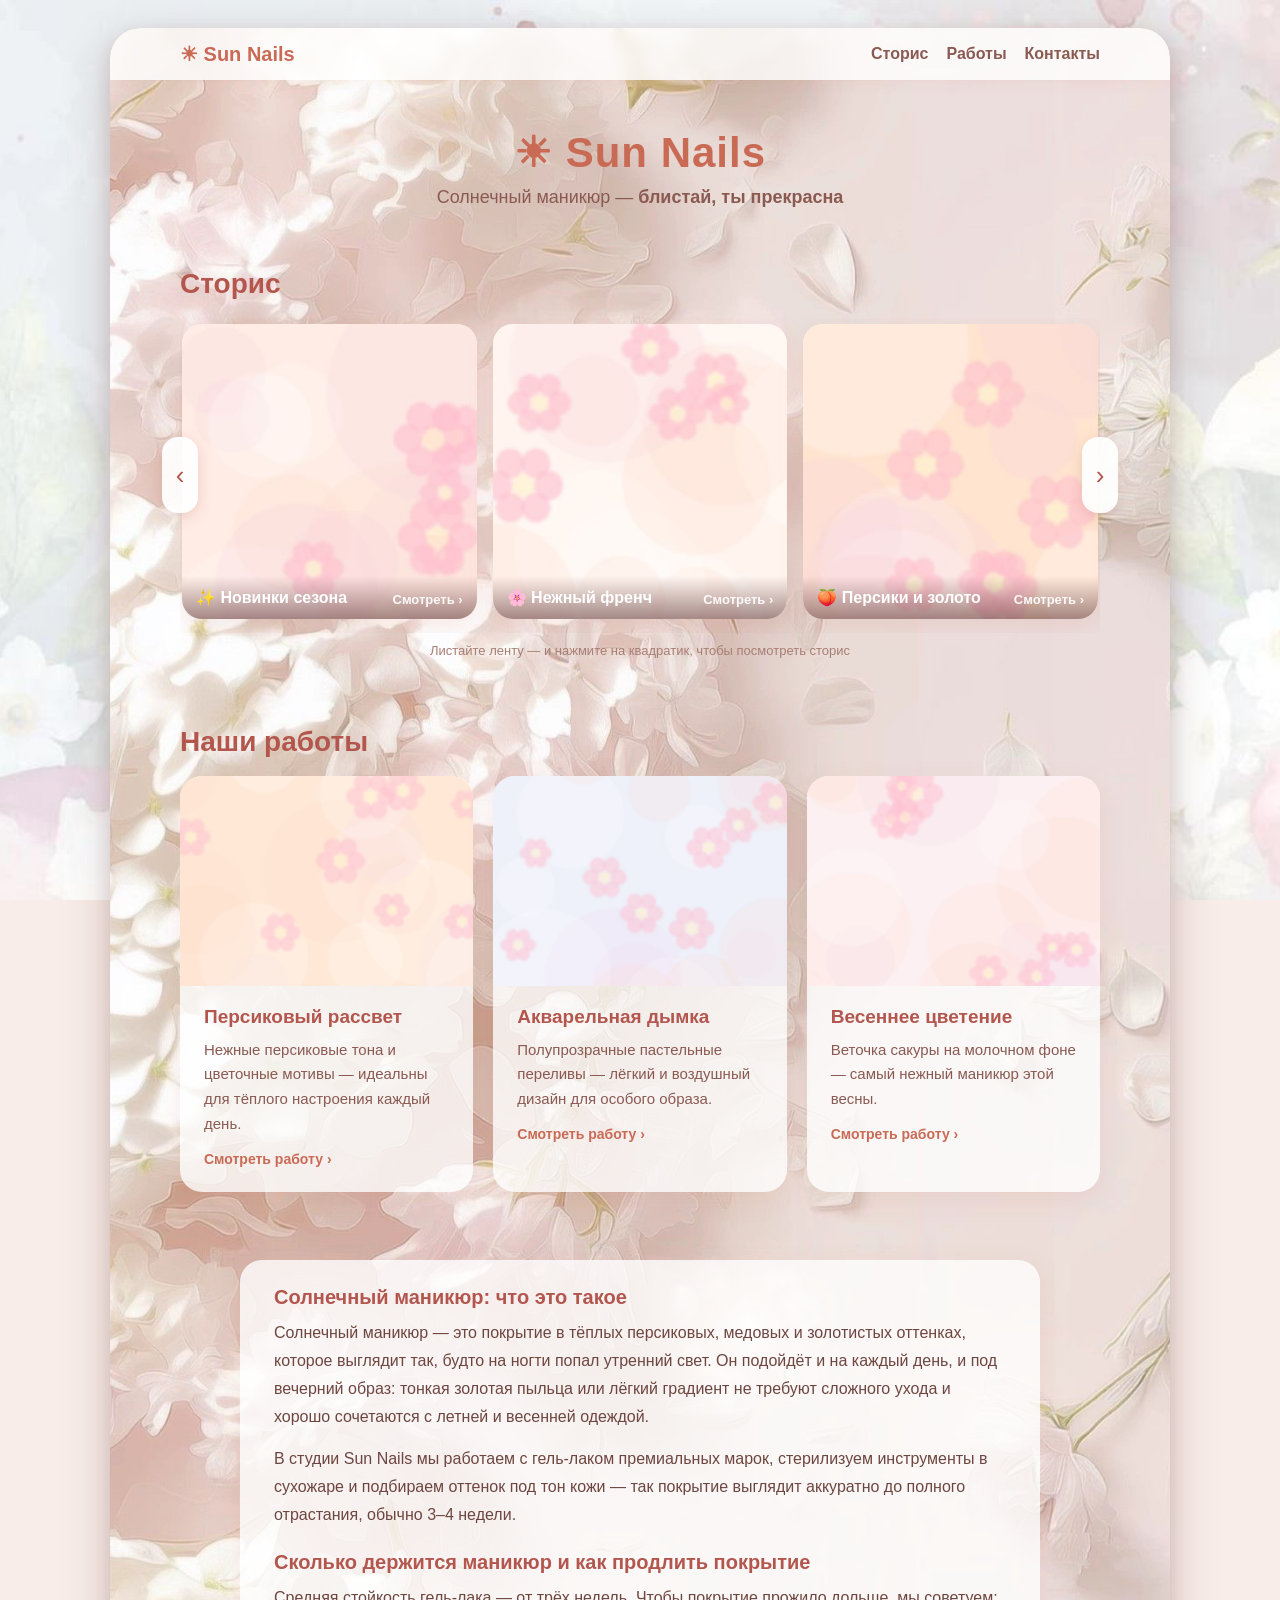
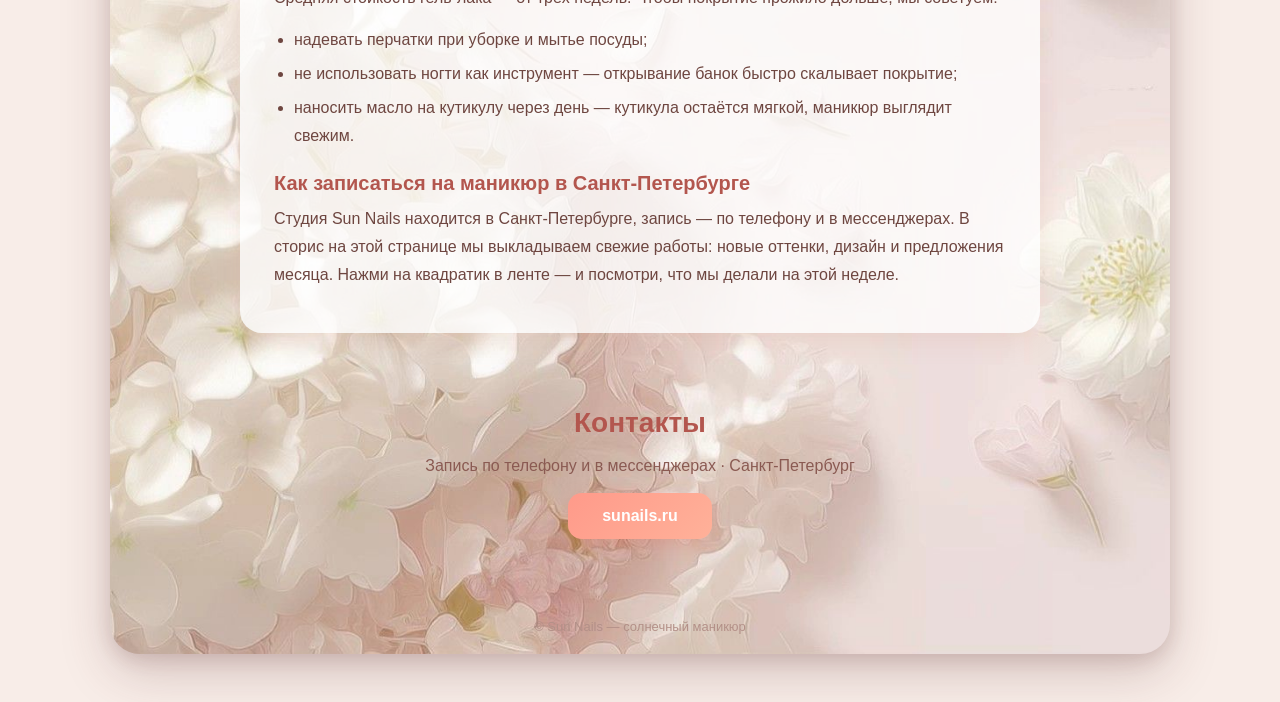
==== index2.html @ 7078f517 "Create index2.html" ====
<!DOCTYPE html>
<html lang="ru">
<head>
<meta charset="UTF-8">
<meta name="viewport" content="width=device-width, initial-scale=1, maximum-scale=1, user-scalable=no">
<meta name="description" content="Солнечный маникюр в Санкт-Петербурге — Sun Nails. Нежный френч, персиковые оттенки, уход за ногтями. Запись по телефону и в мессенджерах.">
<title>Sun Nails — Солнечный маникюр в Санкт-Петербурге</title>
<style>
*{margin:0;padding:0;box-sizing:border-box;-webkit-tap-highlight-color:transparent}
html{scroll-behavior:smooth}
body{font-family:'Segoe UI',Verdana,sans-serif;color:#5a3a38;background:#f8ede8 url(images/shitflora.jpg) center/cover fixed no-repeat;min-height:100vh;overflow-x:hidden}
body.lock{overflow:hidden}
.wrap{max-width:960px;margin:0 auto;padding:0 20px}
.nav{background:rgba(255,255,255,.8);backdrop-filter:blur(6px);box-shadow:0 2px 14px rgba(214,140,120,.12);position:sticky;top:0;z-index:20;border-radius:30px 30px 0 0}
.nav-in{display:flex;justify-content:space-between;align-items:center;padding:14px 20px}
.logo{font-weight:800;font-size:20px;color:#c96a55}
.links a{margin-left:18px;text-decoration:none;color:#8a5a52;font-weight:600}
.links a:hover{color:#c96a55}
.hero{text-align:center;padding:48px 0 26px}
.hero h1{font-size:42px;color:#c96a55;letter-spacing:1px}
.tag{margin-top:10px;font-size:18px;color:#8a5a52}
.sec{padding:34px 0}
.sec h2{font-size:28px;color:#b3564e;margin-bottom:18px}
.hint{margin-top:10px;font-size:13px;color:#a97e74;text-align:center}
.stories-wrap{position:relative}
.strack{display:flex;gap:16px;overflow-x:auto;scrollbar-width:none;cursor:grab;touch-action:pan-y;padding:6px 2px 14px;user-select:none}
.strack::-webkit-scrollbar{display:none}
.strack.dragging{cursor:grabbing}
.story-tile{flex:0 0 calc((100% - 32px)/3);aspect-ratio:1/1;border-radius:20px;overflow:hidden;position:relative;box-shadow:0 8px 24px rgba(214,140,120,.18);cursor:pointer;background:rgba(255,255,255,.55)}
.story-tile img{position:absolute;inset:0;width:100%;height:100%;object-fit:cover;transition:transform .45s}
.story-tile:hover img{transform:scale(1.06)}
.tile-info{position:absolute;left:0;right:0;bottom:0;padding:12px 14px;background:linear-gradient(transparent,rgba(90,50,50,.55));color:#fff;font-weight:600;display:flex;justify-content:space-between;align-items:flex-end;gap:8px}
.tile-info i{font-style:normal;font-size:13px;opacity:.92;white-space:nowrap}
/* Стрелки ленты: вытянутые узкие */
.arr{position:absolute;top:50%;transform:translateY(-50%);width:36px;height:76px;border-radius:16px;border:none;background:rgba(255,255,255,.92);color:#b3564e;font-size:26px;line-height:1;cursor:pointer;box-shadow:0 4px 14px rgba(180,110,90,.25);z-index:5}
#sPrev{left:-18px}
#sNext{right:-18px}
.arr:hover{background:#fff}
.arr:active{background:#ffe9e0}
.works{display:grid;grid-template-columns:repeat(3,minmax(0,1fr));gap:20px}
.wcard{background:rgba(255,255,255,.78);border-radius:22px;overflow:hidden;box-shadow:0 8px 24px rgba(214,140,120,.16);cursor:pointer;transition:transform .3s,box-shadow .3s}
.wcard:hover{transform:translateY(-6px);box-shadow:0 14px 32px rgba(214,140,120,.26)}
.wimg{height:210px;background-size:cover;background-position:center;transition:transform .45s}
.wcard:hover .wimg{transform:scale(1.05)}
.wbody{padding:20px 24px 24px}
.wbody h3{color:#b3564e;margin-bottom:10px;font-size:19px}
.wbody p{font-size:15px;color:#8a5a52;line-height:1.65}
.wlink{display:inline-block;margin-top:14px;color:#c96a55;font-weight:700;font-size:14px}
/* Текстовая зона под статьями: широкие поля от краёв */
.article{max-width:800px;margin:0 auto;padding:26px 34px 30px;background:rgba(255,255,255,.78);border-radius:22px;box-shadow:0 8px 24px rgba(214,140,120,.16)}
.article h3{color:#b3564e;font-size:20px;margin:22px 0 10px}
.article h3:first-of-type{margin-top:0}
.article p{font-size:16px;color:#6e4640;line-height:1.75;margin-bottom:14px}
.article ul{margin:0 0 14px 20px;color:#6e4640;font-size:16px;line-height:1.75}
.article li{margin-bottom:6px}
.ovl{position:fixed;inset:0;display:none;z-index:50}
.ovl.open{display:block}
.ovl-bg{position:absolute;inset:0;background:rgba(40,15,15,.55);opacity:0;transition:opacity .35s}
.ovl.show .ovl-bg{opacity:1}
.viewer{position:absolute;left:50%;top:50%;transform:translate(-50%,-50%) scale(.7);width:min(420px,92vw);height:min(88vh,760px);border-radius:26px;overflow:hidden;background:#fff;opacity:0;transition:transform .38s cubic-bezier(.22,1,.36,1),opacity .3s}
.ovl.show .viewer{transform:translate(-50%,-50%) scale(1);opacity:1}
/* Кадры сторис: transform-слайдер, свайп мышью и пальцем */
.slides{position:absolute;inset:0;overflow:hidden;cursor:grab;touch-action:none;user-select:none;-webkit-user-select:none}
.slides.grabbing{cursor:grabbing}
.sf{display:flex;height:100%;will-change:transform}
.slide{position:relative;flex:0 0 100%;height:100%;overflow:hidden;background:#fff}
.slide img{position:absolute;inset:0;width:100%;height:100%;object-fit:cover;pointer-events:none;-webkit-user-drag:none;user-select:none;will-change:transform}
.prog{position:absolute;top:10px;left:10px;right:10px;display:flex;gap:5px;z-index:3}
.seg{flex:1;height:3px;background:rgba(255,255,255,.45);border-radius:3px;overflow:hidden}
.seg b{display:block;height:100%;width:0;background:#fff;transition:width .2s}
.seg.done b{width:100%}
.cap{position:absolute;bottom:74px;left:16px;right:16px;z-index:3;color:#fff;font-weight:700;font-size:18px;text-shadow:0 1px 8px rgba(90,40,40,.55);pointer-events:none}
.cta{position:absolute;bottom:16px;left:16px;right:16px;z-index:4;background:linear-gradient(135deg,#ff9a8a,#ffb199);color:#fff;text-align:center;padding:13px;border-radius:14px;font-weight:700;text-decoration:none;box-shadow:0 6px 18px rgba(220,120,100,.35)}
.xbtn{position:absolute;top:12px;right:12px;z-index:6;width:38px;height:38px;border-radius:50%;border:none;background:rgba(255,255,255,.85);color:#7a4a44;font-size:16px;cursor:pointer}
/* Значок «на весь экран» — правый нижний угол окна сторис */
.expBtn{position:absolute;bottom:84px;right:16px;z-index:5;width:44px;height:44px;border-radius:50%;border:none;background:rgba(255,255,255,.92);color:#b3564e;cursor:pointer;box-shadow:0 3px 10px rgba(180,110,90,.35);display:flex;align-items:center;justify-content:center;padding:0}
.expBtn svg{width:20px;height:20px}
.expBtn:hover{background:#fff}
/* Полноэкранный просмотр */
.fs{position:fixed;inset:0;z-index:100;display:none;background:rgba(22,9,9,.94)}
.fs.open{display:flex;align-items:center;justify-content:center}
.fs img{max-width:96vw;max-height:96vh;object-fit:contain;will-change:transform;touch-action:none}
.fs .xbtn{position:absolute;top:12px;right:12px;z-index:2}
.wviewer{position:absolute;left:50%;top:50%;transform:translate(-50%,-50%) scale(.7);width:min(860px,94vw);max-height:90vh;border-radius:26px;overflow:hidden;background:#fff;opacity:0;transition:transform .38s cubic-bezier(.22,1,.36,1),opacity .3s;display:flex;flex-direction:column}
.ovl.show .wviewer{transform:translate(-50%,-50%) scale(1);opacity:1}
.wbig{height:54vh;position:relative;overflow:hidden;background:#eee;flex:none}
.wbig img{position:absolute;inset:0;width:100%;height:100%;object-fit:cover;-webkit-user-drag:none;user-select:none;will-change:transform;pointer-events:none}
/* Значок в фото работ — правый нижний угол фото */
.wbig .expBtn{bottom:12px;right:12px}
.winfo{padding:20px 24px 24px;overflow:auto}
.winfo h3{color:#b3564e;margin-bottom:10px;font-size:22px}
.winfo p{color:#8a5a52;line-height:1.6}
.cta-static{display:block;margin-top:18px;background:linear-gradient(135deg,#ff9a8a,#ffb199);color:#fff;text-align:center;padding:13px;border-radius:14px;font-weight:700;text-decoration:none}
.contacts{text-align:center;padding:40px 0 60px}
.contacts p{margin:10px 0 18px;color:#8a5a52}
.cta.big{position:static;display:inline-block;padding:14px 34px}
footer{padding:20px;text-align:center;font-size:13px;color:#b39088}
.sheet{max-width:1060px;margin:28px auto 48px;background:rgba(255,252,248,.93);border-radius:30px;box-shadow:0 18px 50px rgba(90,40,40,.22),0 6px 18px rgba(90,40,40,.14);overflow:hidden;position:relative}
@media (max-width:760px){
 .wrap{padding:0 12px !important}
 .nav{border-radius:20px 20px 0 0}
 .nav-in{padding:12px !important}
 .links a{margin-left:12px}
 .arr{display:none}
 .story-tile{flex:0 0 100% !important}
 .works{grid-template-columns:1fr !important}
 .wbody{padding:18px 18px 20px}
 .article{padding:20px 16px 24px;border-radius:18px}
 .article p,.article ul{font-size:15px}
 .hero{padding:18px 0 8px}
 .hero h1{font-size:28px}
 .tag{font-size:15px;margin-top:6px}
 .sec{padding:22px 0}
 .sheet{margin:6px 6px 24px !important;border-radius:18px}
 .viewer{width:min(92vw,420px);height:min(86vh,760px);height:min(86dvh,760px);border-radius:24px}
 .wviewer{max-height:88vh;max-height:88dvh}
 .wbig{height:44vh}
}
</style>
</head>
<body>
<div class="sheet" style="background:#fff8f2 url(images/centr.jpg) center/cover no-repeat">
<nav class="nav"><div class="nav-in" style="max-width:960px;margin:0 auto">
<div class="logo">☀ Sun Nails</div>
<div class="links"><a href="#stories">Сторис</a><a href="#works">Работы</a><a href="#contacts">Контакты</a></div>
</div></nav>

<header class="hero"><div class="wrap">
<h1>☀ Sun Nails</h1>
<p class="tag">Солнечный маникюр — <b>блистай, ты прекрасна</b></p>
</div></header>

<section id="stories" class="sec"><div class="wrap">
<h2>Сторис</h2>
<div class="stories-wrap">
<button class="arr" id="sPrev" aria-label="назад">‹</button>
<div class="strack" id="strack">
<div class="story-tile" data-story="0"><img src="images/story-1-novinki.jpg" alt="Новинки сезона"><div class="tile-info"><span>✨ Новинки сезона</span><i>Смотреть ›</i></div></div>
<div class="story-tile" data-story="1"><img src="images/story-2-french.jpg" alt="Нежный френч"><div class="tile-info"><span>🌸 Нежный френч</span><i>Смотреть ›</i></div></div>
<div class="story-tile" data-story="2"><img src="images/story-3-peaches.jpg" alt="Персики и золото"><div class="tile-info"><span>🍑 Персики и золото</span><i>Смотреть ›</i></div></div>
<div class="story-tile" data-story="3"><img src="images/story-4-morning.jpg" alt="Утренний лайт"><div class="tile-info"><span>🌅 Утренний лайт</span><i>Смотреть ›</i></div></div>
<div class="story-tile" data-story="4"><img src="images/story-5-shimmer.jpg" alt="Блеск и шиммер"><div class="tile-info"><span>💎 Блеск и шиммер</span><i>Смотреть ›</i></div></div>
</div>
<button class="arr" id="sNext" aria-label="вперёд">›</button>
</div>
<p class="hint">Листайте ленту — и нажмите на квадратик, чтобы посмотреть сторис</p>
</div></section>

<section id="works" class="sec"><div class="wrap">
<h2>Наши работы</h2>
<div class="works">
<div class="wcard" data-work="0"><div class="wimg" style="background-image:url(images/work-1-peach-dawn.jpg)"></div><div class="wbody"><h3>Персиковый рассвет</h3><p>Нежные персиковые тона и цветочные мотивы — идеальны для тёплого настроения каждый день.</p><span class="wlink">Смотреть работу ›</span></div></div>
<div class="wcard" data-work="1"><div class="wimg" style="background-image:url(images/work-2-aquarelle.jpg)"></div><div class="wbody"><h3>Акварельная дымка</h3><p>Полупрозрачные пастельные переливы — лёгкий и воздушный дизайн для особого образа.</p><span class="wlink">Смотреть работу ›</span></div></div>
<div class="wcard" data-work="2"><div class="wimg" style="background-image:url(images/work-3-sakura.jpg)"></div><div class="wbody"><h3>Весеннее цветение</h3><p>Веточка сакуры на молочном фоне — самый нежный маникюр этой весны.</p><span class="wlink">Смотреть работу ›</span></div></div>
</div>
</div></section>

<!-- Текстовая зона для продвижения: статьи пишутся здесь -->
<section id="journal" class="sec"><div class="wrap">
<div class="article">
<h3>Солнечный маникюр: что это такое</h3>
<p>Солнечный маникюр — это покрытие в тёплых персиковых, медовых и золотистых оттенках, которое выглядит так, будто на ногти попал утренний свет. Он подойдёт и на каждый день, и под вечерний образ: тонкая золотая пыльца или лёгкий градиент не требуют сложного ухода и хорошо сочетаются с летней и весенней одеждой.</p>
<p>В студии Sun Nails мы работаем с гель-лаком премиальных марок, стерилизуем инструменты в сухожаре и подбираем оттенок под тон кожи — так покрытие выглядит аккуратно до полного отрастания, обычно 3–4 недели.</p>

<h3>Сколько держится маникюр и как продлить покрытие</h3>
<p>Средняя стойкость гель-лака — от трёх недель. Чтобы покрытие прожило дольше, мы советуем:</p>
<ul>
<li>надевать перчатки при уборке и мытье посуды;</li>
<li>не использовать ногти как инструмент — открывание банок быстро скалывает покрытие;</li>
<li>наносить масло на кутикулу через день — кутикула остаётся мягкой, маникюр выглядит свежим.</li>
</ul>

<h3>Как записаться на маникюр в Санкт-Петербурге</h3>
<p>Студия Sun Nails находится в Санкт-Петербурге, запись — по телефону и в мессенджерах. В сторис на этой странице мы выкладываем свежие работы: новые оттенки, дизайн и предложения месяца. Нажми на квадратик в ленте — и посмотри, что мы делали на этой неделе.</p>
</div>
</div></section>

<section id="contacts" class="sec contacts"><div class="wrap">
<h2>Контакты</h2>
<p>Запись по телефону и в мессенджерах · Санкт-Петербург</p>
<a class="cta big" href="https://sunails.ru">sunails.ru</a>
</div></section>
<footer>© Sun Nails — солнечный маникюр</footer>
</div>

<div class="ovl" id="storyOvl">
<div class="ovl-bg" data-close="1"></div>
<div class="viewer" id="storyView">
<div class="prog" id="prog"></div>
<button class="xbtn" data-close="1">✕</button>
<div class="slides" id="slides"><div class="sf" id="sf"></div></div>
<button class="expBtn" id="expStory" title="На весь экран"><svg viewBox="0 0 24 24" fill="none" stroke="currentColor" stroke-width="2.4" stroke-linecap="round"><path d="M4 9V4h5M15 4h5v5M20 15v5h-5M9 20H4v-5"/></svg></button>
<div class="cap" id="cap"></div>
<a class="cta" href="#contacts" id="storyCta">Записаться ›</a>
</div>
</div>

<div class="ovl" id="workOvl">
<div class="ovl-bg" data-close="1"></div>
<div class="wviewer">
<button class="xbtn" data-close="1">✕</button>
<div class="wbig" id="wBig">
<img id="wImg" alt="">
<button class="expBtn" id="expWork" title="На весь экран"><svg viewBox="0 0 24 24" fill="none" stroke="currentColor" stroke-width="2.4" stroke-linecap="round"><path d="M4 9V4h5M15 4h5v5M20 15v5h-5M9 20H4v-5"/></svg></button>
</div>
<div class="winfo"><h3 id="wTitle"></h3><p id="wText"></p><a class="cta-static" href="#contacts" id="workCta">Записаться ›</a></div>
</div>
</div>

<div class="fs" id="fsOvl">
<img id="fsImg" alt="">
<button class="xbtn" id="fsClose" title="Закрыть">✕</button>
</div>

<script>
(function(){
"use strict";

/* ============================================================
   НАСТРОЙКА СКОРОСТИ АВТОПРОКРУТКИ ЛЕНЫ СТОРИС (только телефон)
   AUTO_SPEED — пикселей в СЕКУНДУ:
     20–40 — очень медленно, 60 — средне, 120 — быстро
   AUTO_PAUSE_MS — пауза (мс) после касания пальцем
   ============================================================ */
var AUTO_SPEED=30;
var AUTO_PAUSE_MS=2500;
var IS_MOBILE=window.matchMedia('(max-width:760px)');

var STORIES=[
{title:'Новинки сезона',slides:['images/story-1-slide-1.jpg','images/story-1-slide-2.jpg']},
{title:'Нежный френч',slides:['images/story-2-slide-1.jpg','images/story-2-slide-2.jpg']},
{title:'Персики и золото',slides:['images/story-3-slide-1.jpg','images/story-3-slide-2.jpg']},
{title:'Утренний лайт',slides:['images/story-4-slide-1.jpg','images/story-4-slide-2.jpg']},
{title:'Блеск и шиммер',slides:['images/story-5-slide-1.jpg','images/story-5-slide-2.jpg']}
];
var WORKS=[
{title:'Персиковый рассвет',text:'Нежные персиковые тона и цветочные мотивы — идеальны для тёплого настроения каждый день.',img:'images/work-1-peach-dawn.jpg'},
{title:'Акварельная дымка',text:'Полупрозрачные пастельные переливы — лёгкий и воздушный дизайн для особого образа.',img:'images/work-2-aquarelle.jpg'},
{title:'Весеннее цветение',text:'Веточка сакуры на молочном фоне — самый нежный маникюр этой весны.',img:'images/work-3-sakura.jpg'}
];

function setLock(on){document.body.classList.toggle('lock',on);}

/* --- Зум: щипок, перетаскивание, двойной тап --- */
function makeZoom(box,getImg){
 var st={z:1,x:0,y:0,img:null};
 function reset(){
  if(st.img){st.img.style.transition='transform .25s ease-out';st.img.style.transform='';}
  st.z=1;st.x=0;st.y=0;st.img=null;
 }
 function apply(){
  if(st.img){st.img.style.transition='none';st.img.style.transform='translate('+st.x+'px,'+st.y+'px) scale('+st.z+')';}
 }
 function clamp(){
  if(!st.img)return;
  var r=box.getBoundingClientRect();
  var ox=Math.max(0,(r.width*st.z-r.width)/2),oy=Math.max(0,(r.height*st.z-r.height)/2);
  st.x=Math.max(-ox,Math.min(ox,st.x));st.y=Math.max(-oy,Math.min(oy,st.y));
 }
 function panBy(dx,dy){st.x+=dx;st.y+=dy;clamp();apply();}
 function zoomTo(z,px,py){
  st.z=Math.max(1,Math.min(4,z));
  if(st.z<=1.01){reset();return;}
  if(px!=null){
   var r=box.getBoundingClientRect();
   st.x=-(px-r.left-r.width/2)*(st.z-1);
   st.y=-(py-r.top-r.height/2)*(st.z-1);
  }
  clamp();apply();
 }
 function bind(){st.img=getImg()||st.img;}
 return{st:st,reset:reset,apply:apply,clamp:clamp,panBy:panBy,zoomTo:zoomTo,bind:bind};
}
function bindPinch(box,zm){
 var pd=0,pz=1,px0=0,py0=0,ltT=0,ltX=0,ltY=0,panX=0,panY=0;
 box.addEventListener('touchstart',function(e){
  if(e.touches.length===2){
   e.preventDefault();
   var a=e.touches[0],b=e.touches[1];
   pd=Math.hypot(a.clientX-b.clientX,a.clientY-b.clientY)||1;
   pz=zm.st.z;zm.bind();
   var r=box.getBoundingClientRect();
   var cx=(a.clientX+b.clientX)/2,cy=(a.clientY+b.clientY)/2;
   px0=(cx-r.left-r.width/2-zm.st.x)/pz;
   py0=(cy-r.top-r.height/2-zm.st.y)/pz;
   return;
  }
  if(e.touches.length===1&&zm.st.z>1){panX=e.touches[0].clientX;panY=e.touches[0].clientY;}
 },{passive:false});
 box.addEventListener('touchmove',function(e){
  if(e.touches.length===2&&pd){
   e.preventDefault();
   var a=e.touches[0],b=e.touches[1];
   var d=Math.hypot(a.clientX-b.clientX,a.clientY-b.clientY)||1;
   zm.st.z=Math.max(1,Math.min(4,pz*d/pd));
   if(zm.st.z<=1.01){zm.reset();}
   else{
    var r=box.getBoundingClientRect();
    zm.st.x=((a.clientX+b.clientX)/2-r.left-r.width/2)-zm.st.z*px0;
    zm.st.y=((a.clientY+b.clientY)/2-r.top-r.height/2)-zm.st.z*py0;
    zm.clamp();zm.apply();
   }
   return;
  }
  if(e.touches.length===1&&zm.st.z>1&&pd===0){
   e.preventDefault();
   zm.panBy(e.touches[0].clientX-panX,e.touches[0].clientY-panY);
   panX=e.touches[0].clientX;panY=e.touches[0].clientY;
  }
 },{passive:false});
 box.addEventListener('touchend',function(e){
  if(e.touches.length===2)return;
  if(e.touches.length===1){pd=0;panX=e.touches[0].clientX;panY=e.touches[0].clientY;return;}
  pd=0;
  if(e.changedTouches.length===1&&zm.st.z<=1.01){
   var t=performance.now();
   var x=e.changedTouches[0].clientX,y=e.changedTouches[0].clientY;
   if(t-ltT<320&&Math.hypot(x-ltX,y-ltY)<26){
    zm.bind();zm.zoomTo(2.5,x,y);ltT=0;e.preventDefault();
   }else{ltT=t;ltX=x;ltY=y;}
  }
 },{passive:false});
}

/* --- Лента сторис на главной --- */
var track=document.getElementById('strack');
var tiles=Array.prototype.slice.call(track.querySelectorAll('.story-tile'));
var step=216,anim=null,snapT=null,moved=false,dragging=false;
function calcStep(){
 var r=tiles[0].getBoundingClientRect();
 var gap=parseFloat(getComputedStyle(track).gap)||16;
 step=r.width+gap;
}
function maxScroll(){return track.scrollWidth-track.clientWidth;}
function animateTo(target){
 if(anim)cancelAnimationFrame(anim);
 var start=track.scrollLeft,d=target-start;
 if(Math.abs(d)<2){track.scrollLeft=target;anim=null;return;}
 var t0=performance.now(),dur=Math.min(700,250+Math.abs(d));
 function fr(t){
  var p=Math.min(1,(t-t0)/dur),e=1-Math.pow(1-p,3);
  track.scrollLeft=start+d*e;
  if(p<1)anim=requestAnimationFrame(fr);else anim=null;
 }
 anim=requestAnimationFrame(fr);
}
function go(dir){
 calcStep();
 var snapped=Math.round(track.scrollLeft/step)*step;
 var target=Math.max(0,Math.min(maxScroll(),snapped+dir*step));
 animateTo(target);
}
document.getElementById('sPrev').addEventListener('click',function(){go(-1);});
document.getElementById('sNext').addEventListener('click',function(){go(1);});

/* --- Автопрокрутка ленты (только телефон) --- */
var overlayOpen=false,pausedUntil=0,autoT=null,lastAutoT=0;
function autoLoop(t){
 if(!IS_MOBILE.matches){autoT=null;lastAutoT=0;return;}
 if(!lastAutoT)lastAutoT=t;
 var dt=t-lastAutoT;lastAutoT=t;
 if(!dragging&&!anim&&!overlayOpen&&performance.now()>=pausedUntil){
  var max=maxScroll();
  if(max<=1){track.scrollLeft=0;}
  else if(track.scrollLeft>=max-1){track.scrollLeft=0;}
  else track.scrollLeft=Math.min(max,track.scrollLeft+AUTO_SPEED*dt/1000);
 }
 autoT=requestAnimationFrame(autoLoop);
}
if(IS_MOBILE.matches)autoT=requestAnimationFrame(autoLoop);
try{IS_MOBILE.addEventListener('change',function(e){if(e.matches&&!autoT)autoT=requestAnimationFrame(autoLoop);});}catch(err){}
function touchPause(){pausedUntil=performance.now()+AUTO_PAUSE_MS;}

var downX=0,downS=0,vel=0,lastX=0,lastT=0;
track.addEventListener('pointerdown',function(e){
 downX=e.clientX;downS=track.scrollLeft;dragging=true;moved=false;vel=0;
 lastX=e.clientX;lastT=performance.now();
 if(anim){cancelAnimationFrame(anim);anim=null;}
 track.classList.add('dragging');
 touchPause();
});
window.addEventListener('pointermove',function(e){
 if(!dragging)return;
 var dx=e.clientX-downX;
 if(Math.abs(dx)>8)moved=true;
 if(!moved)return;
 if(e.cancelable)e.preventDefault();
 track.scrollLeft=downS-dx;
 var now=performance.now();
 vel=(e.clientX-lastX)/Math.max(1,now-lastT);
 lastX=e.clientX;lastT=now;
});
window.addEventListener('pointerup',function(e){
 if(!dragging)return;
 dragging=false;track.classList.remove('dragging');
 touchPause();
 if(moved){
  calcStep();
  var raw=downS-(e.clientX-downX)-vel*160;
  var target=Math.max(0,Math.min(maxScroll(),Math.round(raw/step)*step));
  animateTo(target);
 }
});
track.addEventListener('pointercancel',function(){dragging=false;track.classList.remove('dragging');touchPause();});
track.addEventListener('dragstart',function(e){e.preventDefault();});
track.addEventListener('click',function(e){if(moved){e.stopPropagation();e.preventDefault();moved=false;}},true);
track.addEventListener('wheel',function(e){
 var max=maxScroll();
 if(max<=1)return;
 var d=Math.abs(e.deltaX)>Math.abs(e.deltaY)?e.deltaX:e.deltaY;
 var dir=d>0?1:-1;
 if((dir>0&&track.scrollLeft<max-1)||(dir<0&&track.scrollLeft>1)){
  e.preventDefault();
  track.scrollLeft+=d;
  if(snapT)clearTimeout(snapT);
  snapT=setTimeout(function(){calcStep();animateTo(Math.round(track.scrollLeft/step)*step);},150);
 }
},{passive:false});
track.addEventListener('scroll',function(){
 if(dragging||anim)return;
 if(snapT)clearTimeout(snapT);
 snapT=setTimeout(function(){
  if(dragging||anim)return;
  calcStep();
  var t=Math.round(track.scrollLeft/step)*step;
  if(t!==track.scrollLeft)animateTo(t);
 },170);
});

/* --- Просмотр сторис: клик по плитке открывает окно --- */
var so=document.getElementById('storyOvl'),sv=document.getElementById('storyView');
var sl=document.getElementById('slides'),sf=document.getElementById('sf'),pg=document.getElementById('prog');
var cap=document.getElementById('cap');
var curStory=0,fIdx=0,fW=0,fP=null,fPinch=false,wAcc=0;
var sZm=makeZoom(sl,function(){var s=sf.children[fIdx];return s?s.querySelector('img'):null;});
bindPinch(sl,sZm);

function fWcalc(){fW=sl.clientWidth||1;}
function updSegs(){
 var segs=pg.children;
 for(var j=0;j<segs.length;j++)segs[j].className='seg'+(j<=fIdx?' done':'');
}
function loadNeighbors(i){
 var n=STORIES[curStory].slides.length;
 [i-1,i,i+1].forEach(function(k){
  if(k<0||k>=n)return;
  var img=sf.children[k].querySelector('img');
  if(img&&!img.getAttribute('src'))img.src=img.getAttribute('data-src');
 });
}
function sImgEl(){var s=sf.children[fIdx];return s?s.querySelector('img'):null;}
function fGo(i){
 fIdx=Math.max(0,Math.min(STORIES[curStory].slides.length-1,i));
 sf.style.transition='';
 sf.style.transform='translateX('+(-fIdx*fW)+'px)';
 sZm.reset();
 loadNeighbors(fIdx);
 updSegs();
}
function openStory(i,fromEl){
 overlayOpen=true;pausedUntil=performance.now()+AUTO_PAUSE_MS;
 setLock(true);
 sZm.reset();
 curStory=i;fIdx=0;fP=null;fPinch=false;wAcc=0;
 sf.innerHTML='';pg.innerHTML='';
 STORIES[i].slides.forEach(function(u){
  var d=document.createElement('div');d.className='slide';
  var img=document.createElement('img');
  img.setAttribute('data-src',u);img.alt='';
  d.appendChild(img);sf.appendChild(d);
  var s=document.createElement('div');s.className='seg';s.innerHTML='<b></b>';pg.appendChild(s);
 });
 cap.textContent=STORIES[i].title;
 if(fromEl){
  var r=fromEl.getBoundingClientRect();
  var ox=Math.max(8,Math.min(92,(r.left+r.width/2)/window.innerWidth*100));
  var oy=Math.max(8,Math.min(92,(r.top+r.height/2)/window.innerHeight*100));
  sv.style.transformOrigin=ox+'% '+oy+'%';
 }
 so.classList.add('open');
 requestAnimationFrame(function(){requestAnimationFrame(function(){
  fWcalc();
  fGo(0);
  so.classList.add('show');
 });});
}
tiles.forEach(function(t,i){
 t.addEventListener('click',function(){openStory(i,t);});
});

/* Свайп по кадрам: мышь и палец через pointer-события */
sl.addEventListener('pointerdown',function(e){
 if(!so.classList.contains('show')||fPinch)return;
 if(e.pointerType==='mouse'&&e.button!==0)return;
 e.preventDefault();
 fP={id:e.pointerId,x0:e.clientX,y0:e.clientY,dx:0,lx:e.clientX,ly:e.clientY,locked:false,mode:sZm.st.z>1?'pan':'drag'};
 try{sl.setPointerCapture(e.pointerId);}catch(err){}
});
sl.addEventListener('pointermove',function(e){
 if(!fP||e.pointerId!==fP.id||fPinch)return;
 var dx=e.clientX-fP.x0,dy=e.clientY-fP.y0;
 if(!fP.locked){
  if(Math.abs(dx)<8&&Math.abs(dy)<8)return;
  if(Math.abs(dy)>Math.abs(dx)*1.3){fP=null;return;}
  fP.locked=true;
  sl.classList.add('grabbing');
 }
 fP.dx=dx;
 if(e.cancelable)e.preventDefault();
 if(fP.mode==='pan'){
  sZm.panBy(e.clientX-fP.lx,e.clientY-fP.ly);
  fP.lx=e.clientX;fP.ly=e.clientY;
 }else{
  sf.style.transition='none';
  sf.style.transform='translateX('+(-(fIdx*fW)+(e.clientX-fP.x0))+'px)';
 }
});
function fEnd(e,cancelled){
 if(!fP||e.pointerId!==fP.id)return;
 var p=fP;fP=null;
 sl.classList.remove('grabbing');
 if(!p.locked)return;
 if(p.mode==='pan')return;
 if(cancelled){fGo(fIdx);return;}
 var w=fW||1,ni=fIdx;
 if(p.dx<-w*0.22)ni=fIdx+1;
 else if(p.dx>w*0.22)ni=fIdx-1;
 fGo(ni);
}
sl.addEventListener('pointerup',function(e){fEnd(e,false);});
sl.addEventListener('pointercancel',function(e){fEnd(e,true);});
sl.addEventListener('dragstart',function(e){e.preventDefault();});
sl.addEventListener('wheel',function(e){
 if(!so.classList.contains('open'))return;
 e.preventDefault();
 wAcc+=e.deltaY;
 if(wAcc>60){wAcc=0;fGo(fIdx+1);}
 else if(wAcc<-60){wAcc=0;fGo(fIdx-1);}
},{passive:false});

document.getElementById('storyCta').addEventListener('click',function(e){
 e.preventDefault();closeOv(so);
 setTimeout(function(){document.getElementById('contacts').scrollIntoView({behavior:'smooth'});},340);
});

/* --- Полноэкранный просмотр --- */
var fsO=document.getElementById('fsOvl'),fsImg=document.getElementById('fsImg');
var fsZ=makeZoom(fsO,function(){return fsImg;});
bindPinch(fsO,fsZ);
function openFS(src){
 if(!src)return;
 fsImg.src=src;
 fsZ.reset();
 fsO.classList.add('open');
}
function closeFS(){
 fsO.classList.remove('open');
 fsZ.reset();
 fsImg.src='';
}
document.getElementById('fsClose').addEventListener('click',closeFS);
fsO.addEventListener('click',function(e){if(e.target===fsO)closeFS();});
fsO.addEventListener('wheel',function(e){
 e.preventDefault();
 fsZ.zoomTo(fsZ.st.z*(e.deltaY<0?1.15:0.87));
},{passive:false});
fsO.addEventListener('dblclick',function(e){
 fsZ.st.z>1.01?fsZ.zoomTo(1):fsZ.zoomTo(2.5,e.clientX,e.clientY);
});

/* Значок в правом нижнем углу окна сторис — открывает текущий кадр на весь экран.
   Обычный клик по фото ничего не открывает. */
document.getElementById('expStory').addEventListener('click',function(e){
 e.stopPropagation();
 var im=sImgEl();
 if(im)openFS(im.getAttribute('data-src')||im.src);
});

/* --- Просмотр работ --- */
var wo=document.getElementById('workOvl');
var wBig=document.getElementById('wBig'),wImg=document.getElementById('wImg');
var wZm=makeZoom(wBig,function(){return wImg;});
bindPinch(wBig,wZm);
function openWork(i,fromEl){
 overlayOpen=true;pausedUntil=performance.now()+AUTO_PAUSE_MS;
 setLock(true);
 wZm.reset();
 wImg.src=WORKS[i].img;
 document.getElementById('wTitle').textContent=WORKS[i].title;
 document.getElementById('wText').textContent=WORKS[i].text;
 if(fromEl){
  var r=fromEl.getBoundingClientRect();
  var ox=Math.max(8,Math.min(92,(r.left+r.width/2)/window.innerWidth*100));
  var oy=Math.max(8,Math.min(92,(r.top+r.height/2)/window.innerHeight*100));
  wo.querySelector('.wviewer').style.transformOrigin=ox+'% '+oy+'%';
 }
 wo.classList.add('open');
 requestAnimationFrame(function(){requestAnimationFrame(function(){wo.classList.add('show');});});
}
document.querySelectorAll('.wcard').forEach(function(c,i){
 c.addEventListener('click',function(){openWork(i,c);});
});
document.getElementById('workCta').addEventListener('click',function(e){
 e.preventDefault();closeOv(wo);
 setTimeout(function(){document.getElementById('contacts').scrollIntoView({behavior:'smooth'});},340);
});
/* Значок на фото работ — на весь экран */
document.getElementById('expWork').addEventListener('click',function(e){
 e.stopPropagation();
 openFS(wImg.getAttribute('src'));
});

/* --- Закрытие: блокировка страницы снимается сразу --- */
function closeOv(o){
 o.classList.remove('show');
 overlayOpen=false;pausedUntil=performance.now()+AUTO_PAUSE_MS;
 setLock(false);
 sZm.reset();wZm.reset();
 setTimeout(function(){o.classList.remove('open');},320);
}
document.querySelectorAll('[data-close]').forEach(function(el){
 el.addEventListener('click',function(){closeOv(el.closest('.ovl'));});
});

/* Жесты поверх оверлея не прокручивают страницу.
   Исключения: кадры сторис, фото работ, текст работ. */
[so,wo].forEach(function(o){
 o.addEventListener('touchmove',function(e){
  if(e.target.closest&&e.target.closest('.slides'))return;
  if(e.target.closest&&e.target.closest('.wbig'))return;
  if(e.target.closest&&e.target.closest('.winfo'))return;
  e.preventDefault();
 },{passive:false});
});

/* Сайт не увеличивается случайным щипком */
document.addEventListener('gesturestart',function(e){e.preventDefault();},{passive:false});
document.addEventListener('touchmove',function(e){
 if(e.touches.length>1){
  if(e.target.closest&&(e.target.closest('#storyView')||e.target.closest('#wBig')||e.target.closest('#fsOvl')))return;
  e.preventDefault();
 }
},{passive:false});

window.addEventListener('resize',function(){
 if(so.classList.contains('open')){fWcalc();fGo(fIdx);}
});

/* Клавиатура: стрелки листают кадры, Esc закрывает */
window.addEventListener('keydown',function(e){
 if(fsO.classList.contains('open')){
  if(e.key==='Escape'){closeFS();e.preventDefault();}
  return;
 }
 if(so.classList.contains('open')){
  if(e.key==='Escape'){closeOv(so);return;}
  if(e.key==='ArrowRight'){e.preventDefault();fGo(fIdx+1);}
  if(e.key==='ArrowLeft'){e.preventDefault();fGo(fIdx-1);}
 }
 if(e.key==='Escape'&&wo.classList.contains('open'))closeOv(wo);
});
})();
</script>
</body>
</html>
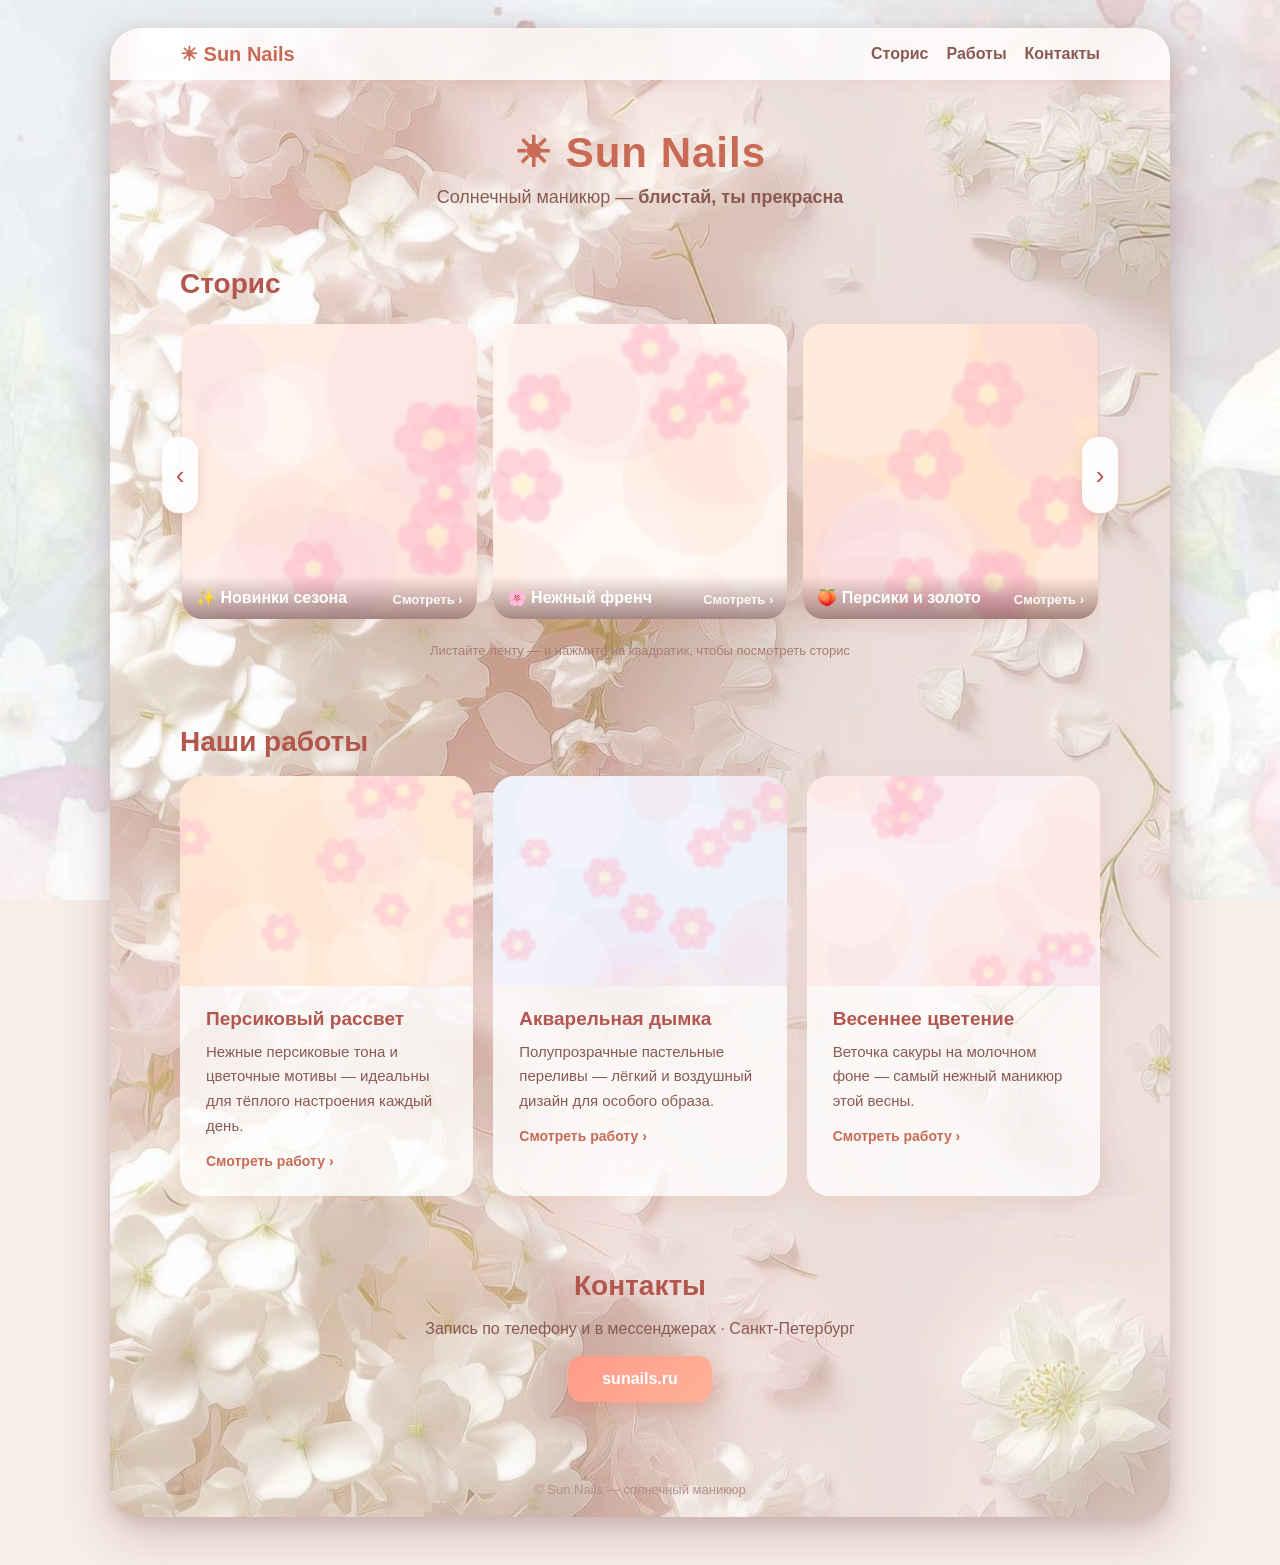
==== commit 7139d284: "Update index2.html" ====
--- a/index2.html
+++ b/index2.html
@@ -42,17 +42,10 @@
 .wcard:hover{transform:translateY(-6px);box-shadow:0 14px 32px rgba(214,140,120,.26)}
 .wimg{height:210px;background-size:cover;background-position:center;transition:transform .45s}
 .wcard:hover .wimg{transform:scale(1.05)}
-.wbody{padding:20px 24px 24px}
+.wbody{padding:22px 26px 26px}
 .wbody h3{color:#b3564e;margin-bottom:10px;font-size:19px}
 .wbody p{font-size:15px;color:#8a5a52;line-height:1.65}
 .wlink{display:inline-block;margin-top:14px;color:#c96a55;font-weight:700;font-size:14px}
-/* Текстовая зона под статьями: широкие поля от краёв */
-.article{max-width:800px;margin:0 auto;padding:26px 34px 30px;background:rgba(255,255,255,.78);border-radius:22px;box-shadow:0 8px 24px rgba(214,140,120,.16)}
-.article h3{color:#b3564e;font-size:20px;margin:22px 0 10px}
-.article h3:first-of-type{margin-top:0}
-.article p{font-size:16px;color:#6e4640;line-height:1.75;margin-bottom:14px}
-.article ul{margin:0 0 14px 20px;color:#6e4640;font-size:16px;line-height:1.75}
-.article li{margin-bottom:6px}
 .ovl{position:fixed;inset:0;display:none;z-index:50}
 .ovl.open{display:block}
 .ovl-bg{position:absolute;inset:0;background:rgba(40,15,15,.55);opacity:0;transition:opacity .35s}
@@ -85,7 +78,6 @@
 .ovl.show .wviewer{transform:translate(-50%,-50%) scale(1);opacity:1}
 .wbig{height:54vh;position:relative;overflow:hidden;background:#eee;flex:none}
 .wbig img{position:absolute;inset:0;width:100%;height:100%;object-fit:cover;-webkit-user-drag:none;user-select:none;will-change:transform;pointer-events:none}
-/* Значок в фото работ — правый нижний угол фото */
 .wbig .expBtn{bottom:12px;right:12px}
 .winfo{padding:20px 24px 24px;overflow:auto}
 .winfo h3{color:#b3564e;margin-bottom:10px;font-size:22px}
@@ -97,21 +89,19 @@
 footer{padding:20px;text-align:center;font-size:13px;color:#b39088}
 .sheet{max-width:1060px;margin:28px auto 48px;background:rgba(255,252,248,.93);border-radius:30px;box-shadow:0 18px 50px rgba(90,40,40,.22),0 6px 18px rgba(90,40,40,.14);overflow:hidden;position:relative}
 @media (max-width:760px){
- .wrap{padding:0 12px !important}
+ .wrap{padding:0 10px !important}
  .nav{border-radius:20px 20px 0 0}
- .nav-in{padding:12px !important}
- .links a{margin-left:12px}
+ .nav-in{padding:12px 10px !important}
+ .links a{margin-left:10px}
  .arr{display:none}
  .story-tile{flex:0 0 100% !important}
  .works{grid-template-columns:1fr !important}
- .wbody{padding:18px 18px 20px}
- .article{padding:20px 16px 24px;border-radius:18px}
- .article p,.article ul{font-size:15px}
+ .wbody{padding:18px 16px 20px}
  .hero{padding:18px 0 8px}
  .hero h1{font-size:28px}
  .tag{font-size:15px;margin-top:6px}
  .sec{padding:22px 0}
- .sheet{margin:6px 6px 24px !important;border-radius:18px}
+ .sheet{margin:4px 4px 20px !important;border-radius:16px}
  .viewer{width:min(92vw,420px);height:min(86vh,760px);height:min(86dvh,760px);border-radius:24px}
  .wviewer{max-height:88vh;max-height:88dvh}
  .wbig{height:44vh}
@@ -152,26 +142,6 @@
 <div class="wcard" data-work="0"><div class="wimg" style="background-image:url(images/work-1-peach-dawn.jpg)"></div><div class="wbody"><h3>Персиковый рассвет</h3><p>Нежные персиковые тона и цветочные мотивы — идеальны для тёплого настроения каждый день.</p><span class="wlink">Смотреть работу ›</span></div></div>
 <div class="wcard" data-work="1"><div class="wimg" style="background-image:url(images/work-2-aquarelle.jpg)"></div><div class="wbody"><h3>Акварельная дымка</h3><p>Полупрозрачные пастельные переливы — лёгкий и воздушный дизайн для особого образа.</p><span class="wlink">Смотреть работу ›</span></div></div>
 <div class="wcard" data-work="2"><div class="wimg" style="background-image:url(images/work-3-sakura.jpg)"></div><div class="wbody"><h3>Весеннее цветение</h3><p>Веточка сакуры на молочном фоне — самый нежный маникюр этой весны.</p><span class="wlink">Смотреть работу ›</span></div></div>
-</div>
-</div></section>
-
-<!-- Текстовая зона для продвижения: статьи пишутся здесь -->
-<section id="journal" class="sec"><div class="wrap">
-<div class="article">
-<h3>Солнечный маникюр: что это такое</h3>
-<p>Солнечный маникюр — это покрытие в тёплых персиковых, медовых и золотистых оттенках, которое выглядит так, будто на ногти попал утренний свет. Он подойдёт и на каждый день, и под вечерний образ: тонкая золотая пыльца или лёгкий градиент не требуют сложного ухода и хорошо сочетаются с летней и весенней одеждой.</p>
-<p>В студии Sun Nails мы работаем с гель-лаком премиальных марок, стерилизуем инструменты в сухожаре и подбираем оттенок под тон кожи — так покрытие выглядит аккуратно до полного отрастания, обычно 3–4 недели.</p>
-
-<h3>Сколько держится маникюр и как продлить покрытие</h3>
-<p>Средняя стойкость гель-лака — от трёх недель. Чтобы покрытие прожило дольше, мы советуем:</p>
-<ul>
-<li>надевать перчатки при уборке и мытье посуды;</li>
-<li>не использовать ногти как инструмент — открывание банок быстро скалывает покрытие;</li>
-<li>наносить масло на кутикулу через день — кутикула остаётся мягкой, маникюр выглядит свежим.</li>
-</ul>
-
-<h3>Как записаться на маникюр в Санкт-Петербурге</h3>
-<p>Студия Sun Nails находится в Санкт-Петербурге, запись — по телефону и в мессенджерах. В сторис на этой странице мы выкладываем свежие работы: новые оттенки, дизайн и предложения месяца. Нажми на квадратик в ленте — и посмотри, что мы делали на этой неделе.</p>
 </div>
 </div></section>
 
@@ -663,3 +633,4 @@
 </script>
 </body>
 </html>
+
